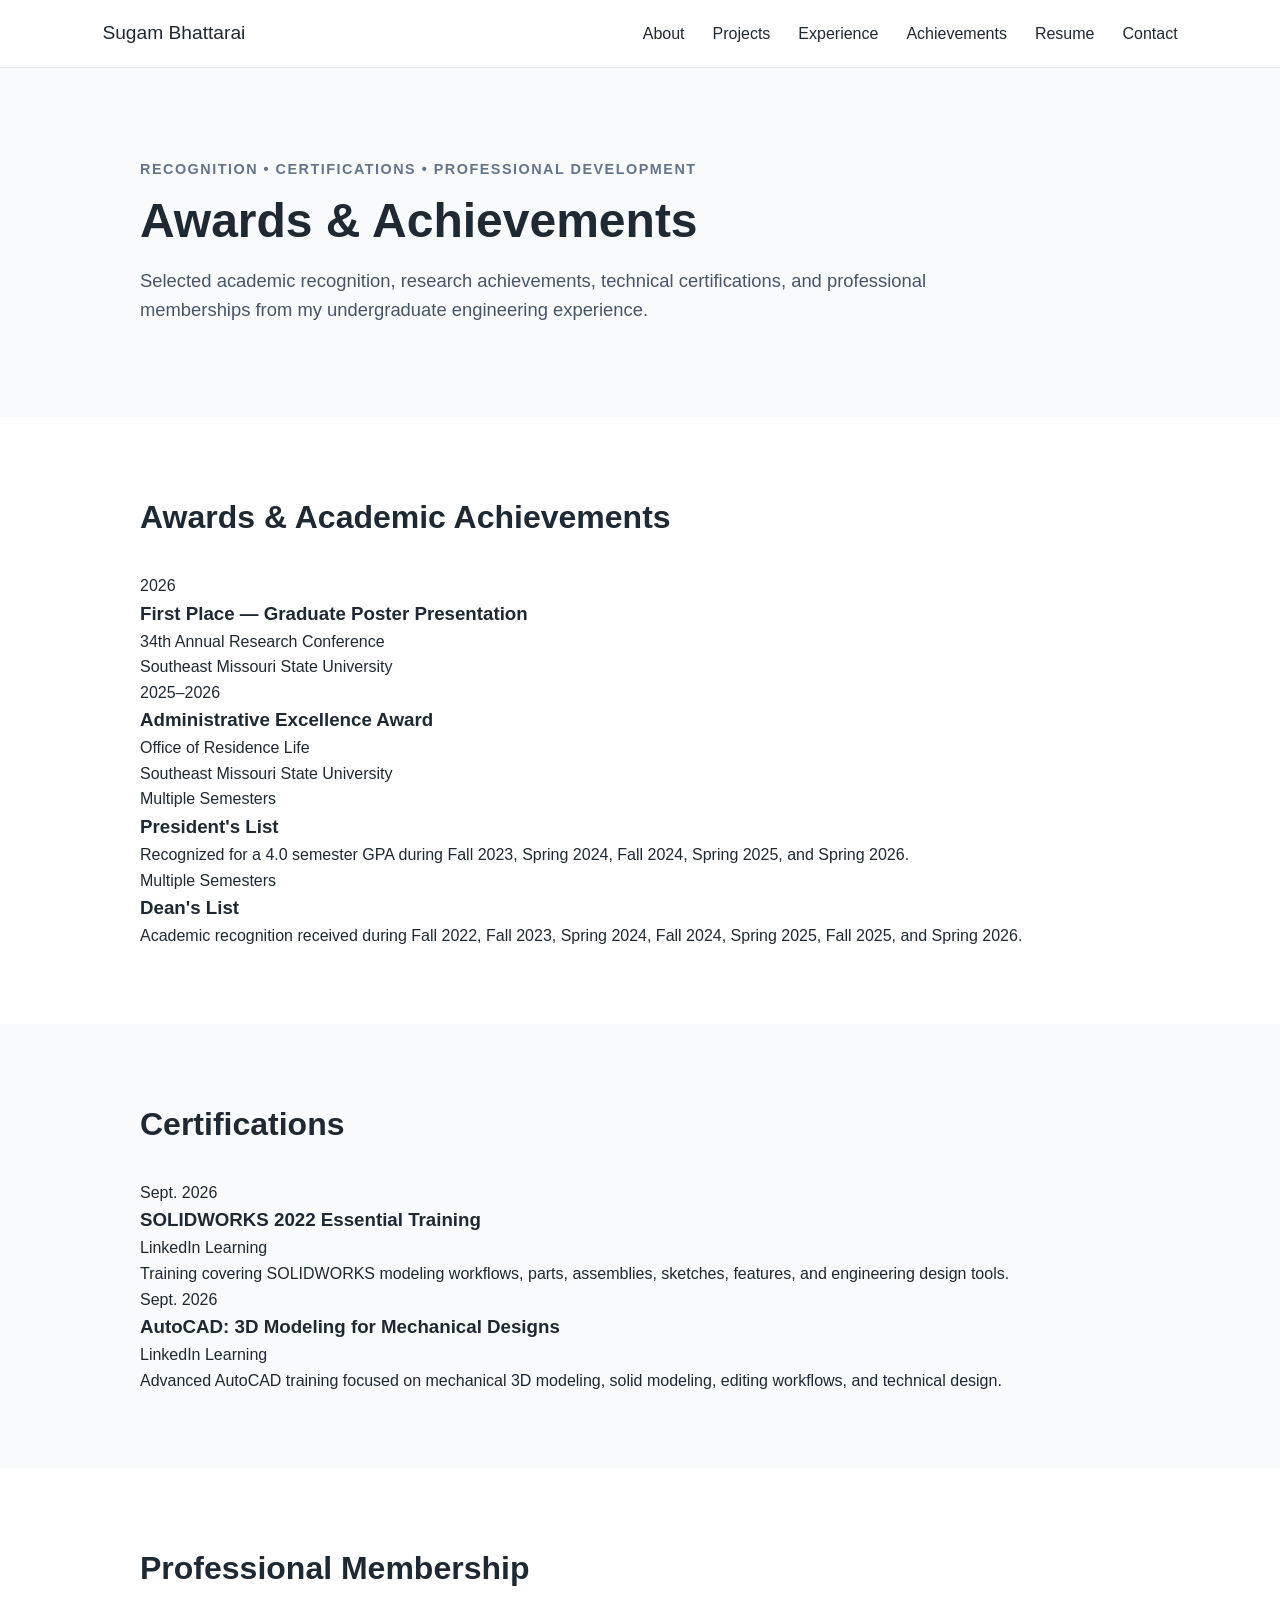
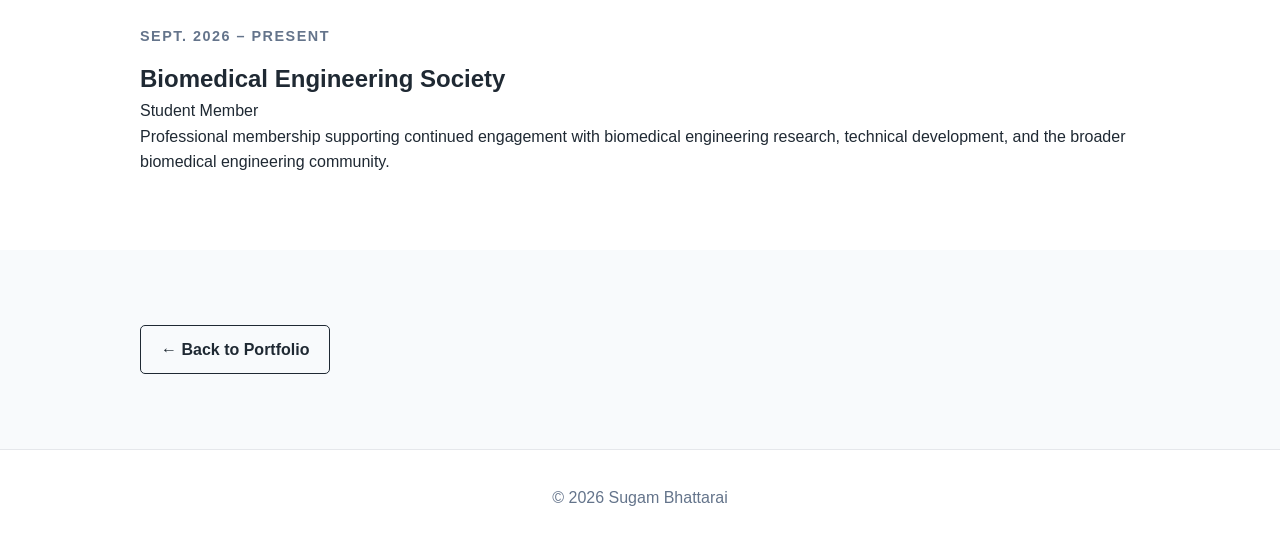
==== achievements.html @ ecb77121 "Create achievements and certifications page" ====
<!DOCTYPE html>
<html lang="en">

<head>

    <meta charset="UTF-8">

    <meta name="viewport"
          content="width=device-width, initial-scale=1.0">

    <meta name="description"
          content="Awards, academic achievements, certifications, and professional membership of Sugam Bhattarai.">

    <title>Achievements | Sugam Bhattarai</title>

    <link rel="stylesheet" href="style.css">

</head>

<body>


<!-- ====================================================== -->
<!-- NAVIGATION -->
<!-- ====================================================== -->

<nav>

    <div class="logo">
        <a href="index.html">Sugam Bhattarai</a>
    </div>

    <ul>
        <li><a href="index.html#about">About</a></li>
        <li><a href="index.html#projects">Projects</a></li>
        <li><a href="index.html#experience">Experience</a></li>
        <li><a href="achievements.html">Achievements</a></li>
        <li><a href="resume.html">Resume</a></li>
        <li><a href="index.html#contact">Contact</a></li>
    </ul>

</nav>


<!-- ====================================================== -->
<!-- HERO -->
<!-- ====================================================== -->

<header class="project-hero">

    <div class="project-container">

        <p class="project-label">
            Recognition • Certifications • Professional Development
        </p>

        <h1>
            Awards & Achievements
        </h1>

        <p class="project-subtitle">
            Selected academic recognition, research achievements,
            technical certifications, and professional memberships
            from my undergraduate engineering experience.
        </p>

    </div>

</header>


<!-- ====================================================== -->
<!-- AWARDS -->
<!-- ====================================================== -->

<section>

    <div class="project-container">

        <h2 class="section-title">
            Awards & Academic Achievements
        </h2>

        <div class="achievement-grid">


            <div class="achievement-card">

                <div class="achievement-year">
                    2026
                </div>

                <h3>
                    First Place — Graduate Poster Presentation
                </h3>

                <p class="achievement-organization">
                    34th Annual Research Conference
                </p>

                <p>
                    Southeast Missouri State University
                </p>

            </div>


            <div class="achievement-card">

                <div class="achievement-year">
                    2025–2026
                </div>

                <h3>
                    Administrative Excellence Award
                </h3>

                <p class="achievement-organization">
                    Office of Residence Life
                </p>

                <p>
                    Southeast Missouri State University
                </p>

            </div>


            <div class="achievement-card">

                <div class="achievement-year">
                    Multiple Semesters
                </div>

                <h3>
                    President's List
                </h3>

                <p>
                    Recognized for a 4.0 semester GPA during
                    Fall 2023, Spring 2024, Fall 2024,
                    Spring 2025, and Spring 2026.
                </p>

            </div>


            <div class="achievement-card">

                <div class="achievement-year">
                    Multiple Semesters
                </div>

                <h3>
                    Dean's List
                </h3>

                <p>
                    Academic recognition received during
                    Fall 2022, Fall 2023, Spring 2024,
                    Fall 2024, Spring 2025, Fall 2025,
                    and Spring 2026.
                </p>

            </div>


        </div>

    </div>

</section>


<!-- ====================================================== -->
<!-- CERTIFICATIONS -->
<!-- ====================================================== -->

<section class="projects">

    <div class="project-container">

        <h2 class="section-title">
            Certifications
        </h2>

        <div class="achievement-grid">


            <div class="achievement-card">

                <div class="achievement-year">
                    Sept. 2026
                </div>

                <h3>
                    SOLIDWORKS 2022 Essential Training
                </h3>

                <p class="achievement-organization">
                    LinkedIn Learning
                </p>

                <p>
                    Training covering SOLIDWORKS modeling workflows,
                    parts, assemblies, sketches, features,
                    and engineering design tools.
                </p>

            </div>


            <div class="achievement-card">

                <div class="achievement-year">
                    Sept. 2026
                </div>

                <h3>
                    AutoCAD: 3D Modeling for Mechanical Designs
                </h3>

                <p class="achievement-organization">
                    LinkedIn Learning
                </p>

                <p>
                    Advanced AutoCAD training focused on
                    mechanical 3D modeling, solid modeling,
                    editing workflows, and technical design.
                </p>

            </div>


        </div>

    </div>

</section>


<!-- ====================================================== -->
<!-- PROFESSIONAL MEMBERSHIP -->
<!-- ====================================================== -->

<section>

    <div class="project-container">

        <h2 class="section-title">
            Professional Membership
        </h2>

        <div class="membership-card">

            <div>

                <p class="project-label">
                    Sept. 2026 – Present
                </p>

                <h2>
                    Biomedical Engineering Society
                </h2>

                <p class="membership-role">
                    Student Member
                </p>

                <p>
                    Professional membership supporting continued
                    engagement with biomedical engineering research,
                    technical development, and the broader
                    biomedical engineering community.
                </p>

            </div>

        </div>

    </div>

</section>


<!-- ====================================================== -->
<!-- BACK -->
<!-- ====================================================== -->

<section class="projects">

    <div class="project-container">

        <a class="button"
           href="index.html">
            ← Back to Portfolio
        </a>

    </div>

</section>


<!-- ====================================================== -->
<!-- FOOTER -->
<!-- ====================================================== -->

<footer>
    © 2026 Sugam Bhattarai
</footer>


</body>

</html>
---- style.css ----
* {
    margin: 0;
    padding: 0;
    box-sizing: border-box;
}

html {
    scroll-behavior: smooth;
}

body {
    font-family: Arial, Helvetica, sans-serif;
    color: #1f2933;
    background: #ffffff;
    line-height: 1.6;
}

/* NAVIGATION */

nav {
    display: flex;
    justify-content: space-between;
    align-items: center;
    padding: 18px 8%;
    border-bottom: 1px solid #e5e7eb;
    background: white;
    position: sticky;
    top: 0;
    z-index: 1000;
}

.logo {
    font-size: 1.2rem;
    font-weight: 700;
}

nav ul {
    display: flex;
    gap: 28px;
    list-style: none;
}

nav a {
    color: #1f2933;
    text-decoration: none;
    font-weight: 500;
}

nav a:hover {
    color: #2563eb;
}

/* HERO */

.hero {
    min-height: 78vh;
    display: flex;
    align-items: center;
    padding: 80px 10%;
    background: #f8fafc;
}

.hero-content {
    max-width: 850px;
}

.hero h1 {
    font-size: 3.6rem;
    margin-bottom: 12px;
}

.hero h2 {
    font-size: 1.55rem;
    font-weight: 500;
    margin-bottom: 22px;
    color: #475569;
}

.hero p {
    font-size: 1.1rem;
    max-width: 720px;
    margin-bottom: 30px;
}

.buttons {
    display: flex;
    gap: 14px;
    flex-wrap: wrap;
}

.button {
    display: inline-block;
    padding: 11px 20px;
    text-decoration: none;
    border: 1px solid #1f2933;
    color: #1f2933;
    border-radius: 5px;
    font-weight: 600;
}

.button.primary {
    background: #1f2933;
    color: white;
}

.button:hover {
    opacity: 0.8;
}

/* GENERAL SECTIONS */

section {
    padding: 75px 10%;
}

.section-title {
    font-size: 2rem;
    margin-bottom: 30px;
}

.about-text {
    max-width: 850px;
    font-size: 1.05rem;
}

/* PROJECTS */

.projects {
    background: #f8fafc;
}

.project-grid {
    display: grid;
    grid-template-columns: repeat(auto-fit, minmax(270px, 1fr));
    gap: 24px;
}

.project-card {
    background: white;
    border: 1px solid #e5e7eb;
    border-radius: 8px;
    padding: 26px;
}

.project-card h3 {
    margin-bottom: 12px;
}

.project-card p {
    color: #475569;
    margin-bottom: 18px;
}

.project-card a {
    color: #2563eb;
    text-decoration: none;
    font-weight: 600;
}

/* EXPERIENCE */

.experience-item {
    margin-bottom: 26px;
}

.experience-item h3 {
    margin-bottom: 3px;
}

.experience-meta {
    color: #64748b;
    margin-bottom: 6px;
}

/* FOOTER */

footer {
    text-align: center;
    padding: 35px;
    border-top: 1px solid #e5e7eb;
    color: #64748b;
}

/* MOBILE */

@media (max-width: 700px) {

    nav ul {
        display: none;
    }

    .hero h1 {
        font-size: 2.5rem;
    }

    .hero {
        min-height: 65vh;
    }
}
/* ====================================================== */
/* PROJECT PAGE */
/* ====================================================== */

.project-hero {
    padding: 90px 10% 70px;
    background: #f8fafc;
    min-height: auto;
}

.project-container {
    max-width: 1000px;
    margin: 0 auto;
}

.project-label {
    text-transform: uppercase;
    letter-spacing: 1.5px;
    font-size: 0.9rem;
    font-weight: 700;
    color: #64748b;
    margin-bottom: 12px;
}

.project-hero h1 {
    font-size: 3rem;
    line-height: 1.15;
    margin-bottom: 18px;
}

.project-subtitle {
    max-width: 800px;
    font-size: 1.15rem;
    color: #475569;
    margin-bottom: 22px;
}

.project-meta {
    display: flex;
    flex-wrap: wrap;
    gap: 12px;
}

.project-meta span {
    border: 1px solid #cbd5e1;
    padding: 7px 12px;
    border-radius: 20px;
    font-size: 0.9rem;
    background: white;
}

.project-list {
    margin-top: 18px;
    padding-left: 22px;
}

.project-list li {
    margin-bottom: 8px;
}

.gallery-placeholder {
    margin-top: 25px;
    min-height: 280px;
    border: 2px dashed #cbd5e1;
    border-radius: 8px;
    display: flex;
    align-items: center;
    justify-content: center;
    color: #64748b;
    background: #f8fafc;
}

.skill-tags {
    display: flex;
    flex-wrap: wrap;
    gap: 10px;
}

.skill-tags span {
    padding: 8px 13px;
    border: 1px solid #cbd5e1;
    border-radius: 20px;
    background: white;
    font-size: 0.9rem;
}

.logo a {
    color: inherit;
    text-decoration: none;
}

@media (max-width: 700px) {

    .project-hero h1 {
        font-size: 2.2rem;
    }

    .project-hero {
        padding-top: 60px;
    }
}
/* ====================================================== */
/* PROJECT IMAGE GALLERY FIX */
/* ====================================================== */

.featured-drawing,
.drawing-card {
    width: 100%;
    max-width: 100%;
    overflow: hidden;
}

.featured-drawing a,
.drawing-card a {
    display: block;
    width: 100%;
}

.featured-drawing img,
.drawing-card img {
    display: block;
    width: 100%;
    max-width: 100%;
    height: auto;
    object-fit: contain;
}

.drawing-grid {
    display: grid;
    grid-template-columns: repeat(2, minmax(0, 1fr));
    gap: 24px;
    width: 100%;
}

@media (max-width: 800px) {
    .drawing-grid {
        grid-template-columns: 1fr;
    }
}
/* ====================================================== */
/* DAQ PROJECT PAGE */
/* ====================================================== */

.flow-grid,
.result-grid {
    display: grid;
    grid-template-columns: repeat(auto-fit, minmax(220px, 1fr));
    gap: 24px;
}

.flow-card,
.result-card {
    background: #ffffff;
    border: 1px solid #e2e8f0;
    border-radius: 10px;
    padding: 22px;
}

.flow-card h3,
.result-card h3 {
    margin-bottom: 10px;
}

.flow-card p,
.result-card p {
    color: #64748b;
}
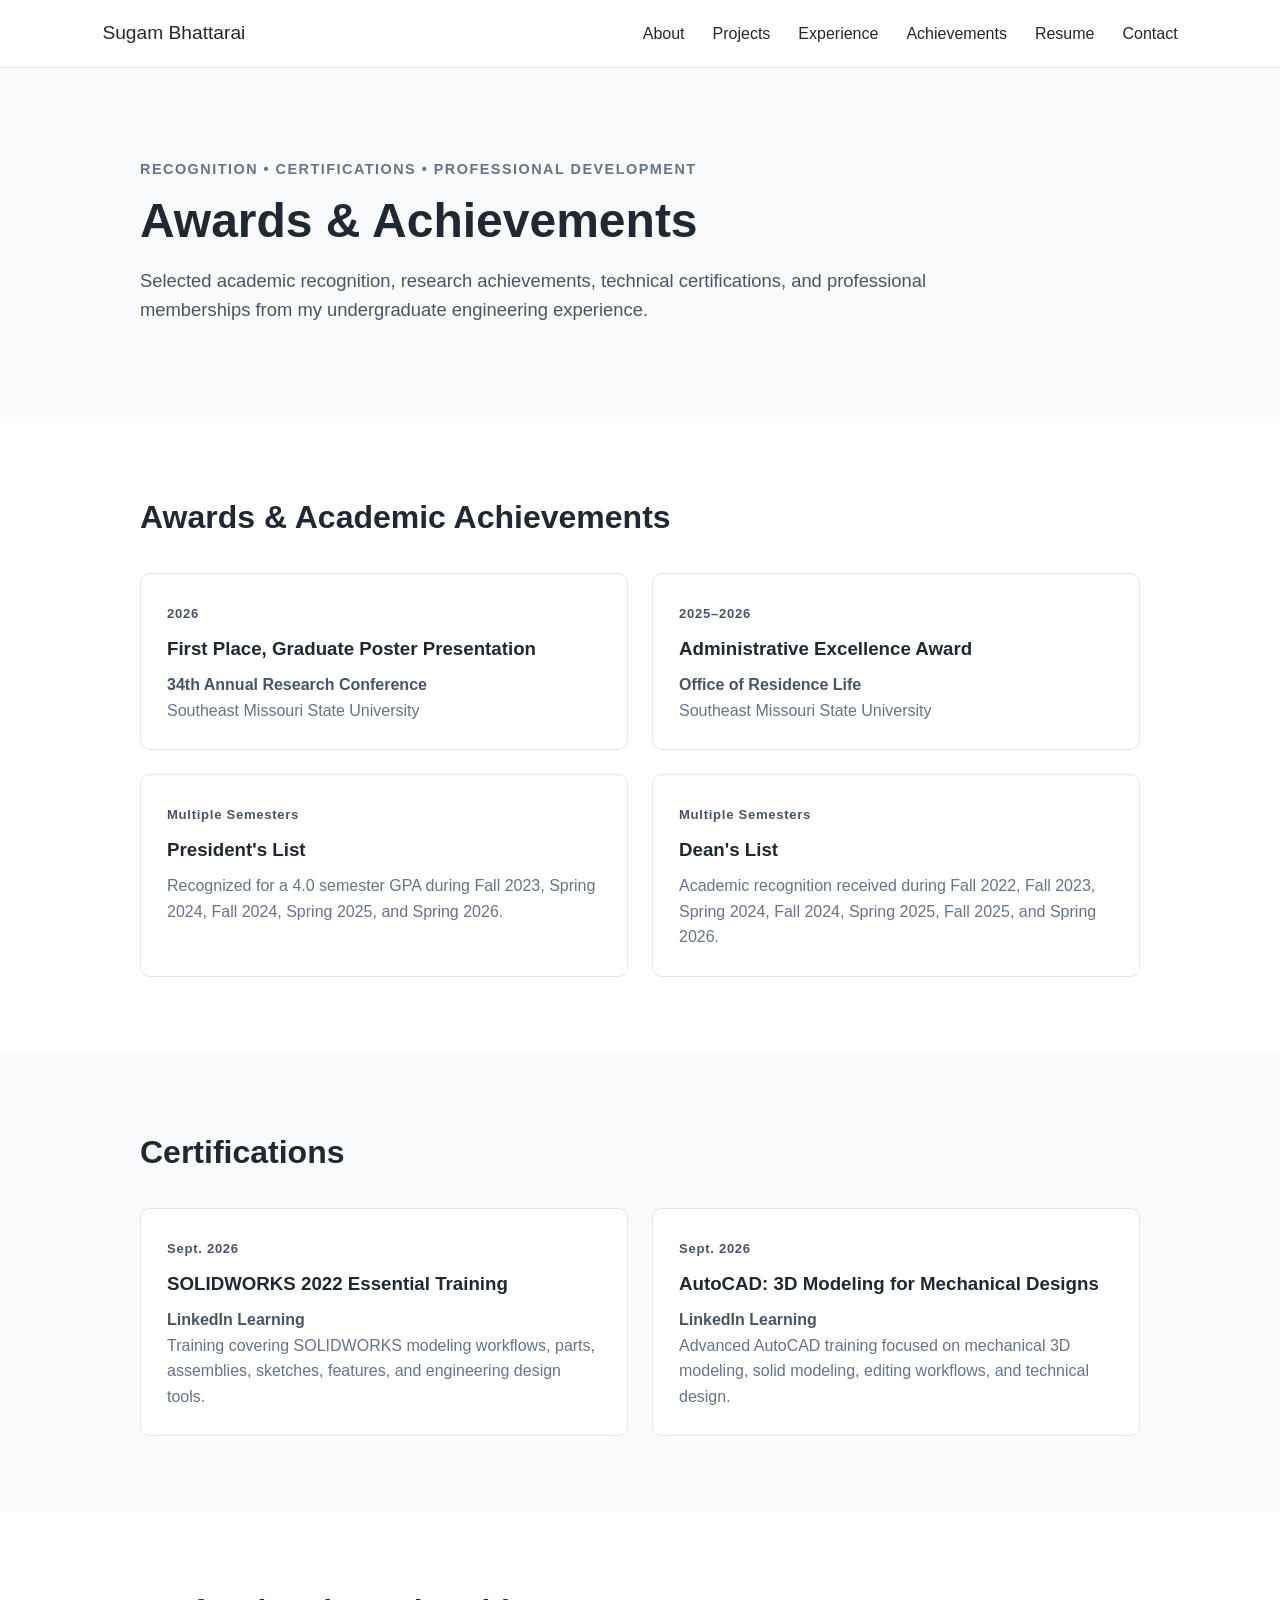
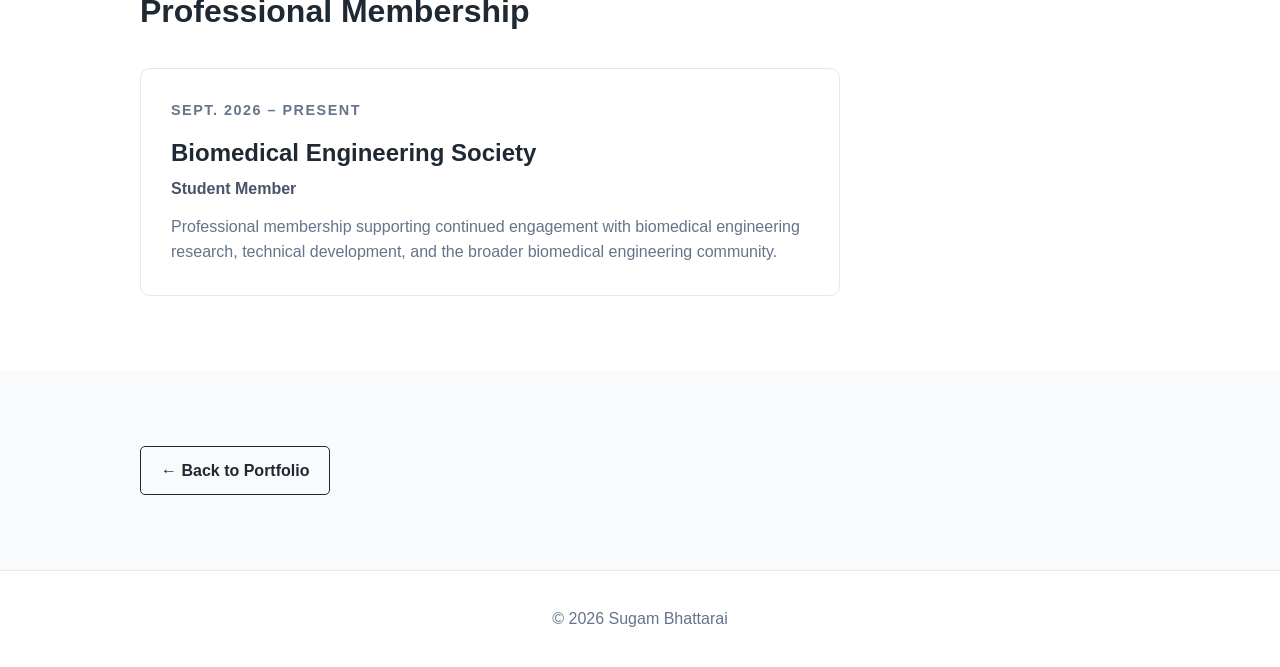
==== commit 64d2fc50: "Update achievement title formatting" ====
--- a/achievements.html
+++ b/achievements.html
@@ -91,7 +91,7 @@
                 </div>
 
                 <h3>
-                    First Place — Graduate Poster Presentation
+                    First Place, Graduate Poster Presentation
                 </h3>
 
                 <p class="achievement-organization">
--- a/style.css
+++ b/style.css
@@ -364,3 +364,71 @@
 .result-card p {
     color: #64748b;
 }
+/* ====================================================== */
+/* ACHIEVEMENTS PAGE */
+/* ====================================================== */
+
+.achievement-grid {
+    display: grid;
+    grid-template-columns: repeat(2, minmax(0, 1fr));
+    gap: 24px;
+}
+
+.achievement-card {
+    background: #ffffff;
+    border: 1px solid #e2e8f0;
+    border-radius: 10px;
+    padding: 26px;
+}
+
+.achievement-card h3 {
+    margin-bottom: 8px;
+}
+
+.achievement-card p {
+    color: #64748b;
+}
+
+.achievement-year {
+    display: inline-block;
+    font-size: 0.82rem;
+    font-weight: 700;
+    letter-spacing: 0.7px;
+    color: #475569;
+    margin-bottom: 10px;
+}
+
+.achievement-organization {
+    font-weight: 600;
+    color: #475569 !important;
+}
+
+.membership-card {
+    background: #ffffff;
+    border: 1px solid #e2e8f0;
+    border-radius: 10px;
+    padding: 30px;
+    max-width: 700px;
+}
+
+.membership-card h2 {
+    margin-bottom: 4px;
+}
+
+.membership-role {
+    font-weight: 600;
+    color: #475569;
+    margin-bottom: 12px;
+}
+
+.membership-card p:last-child {
+    color: #64748b;
+}
+
+@media (max-width: 800px) {
+
+    .achievement-grid {
+        grid-template-columns: 1fr;
+    }
+
+}
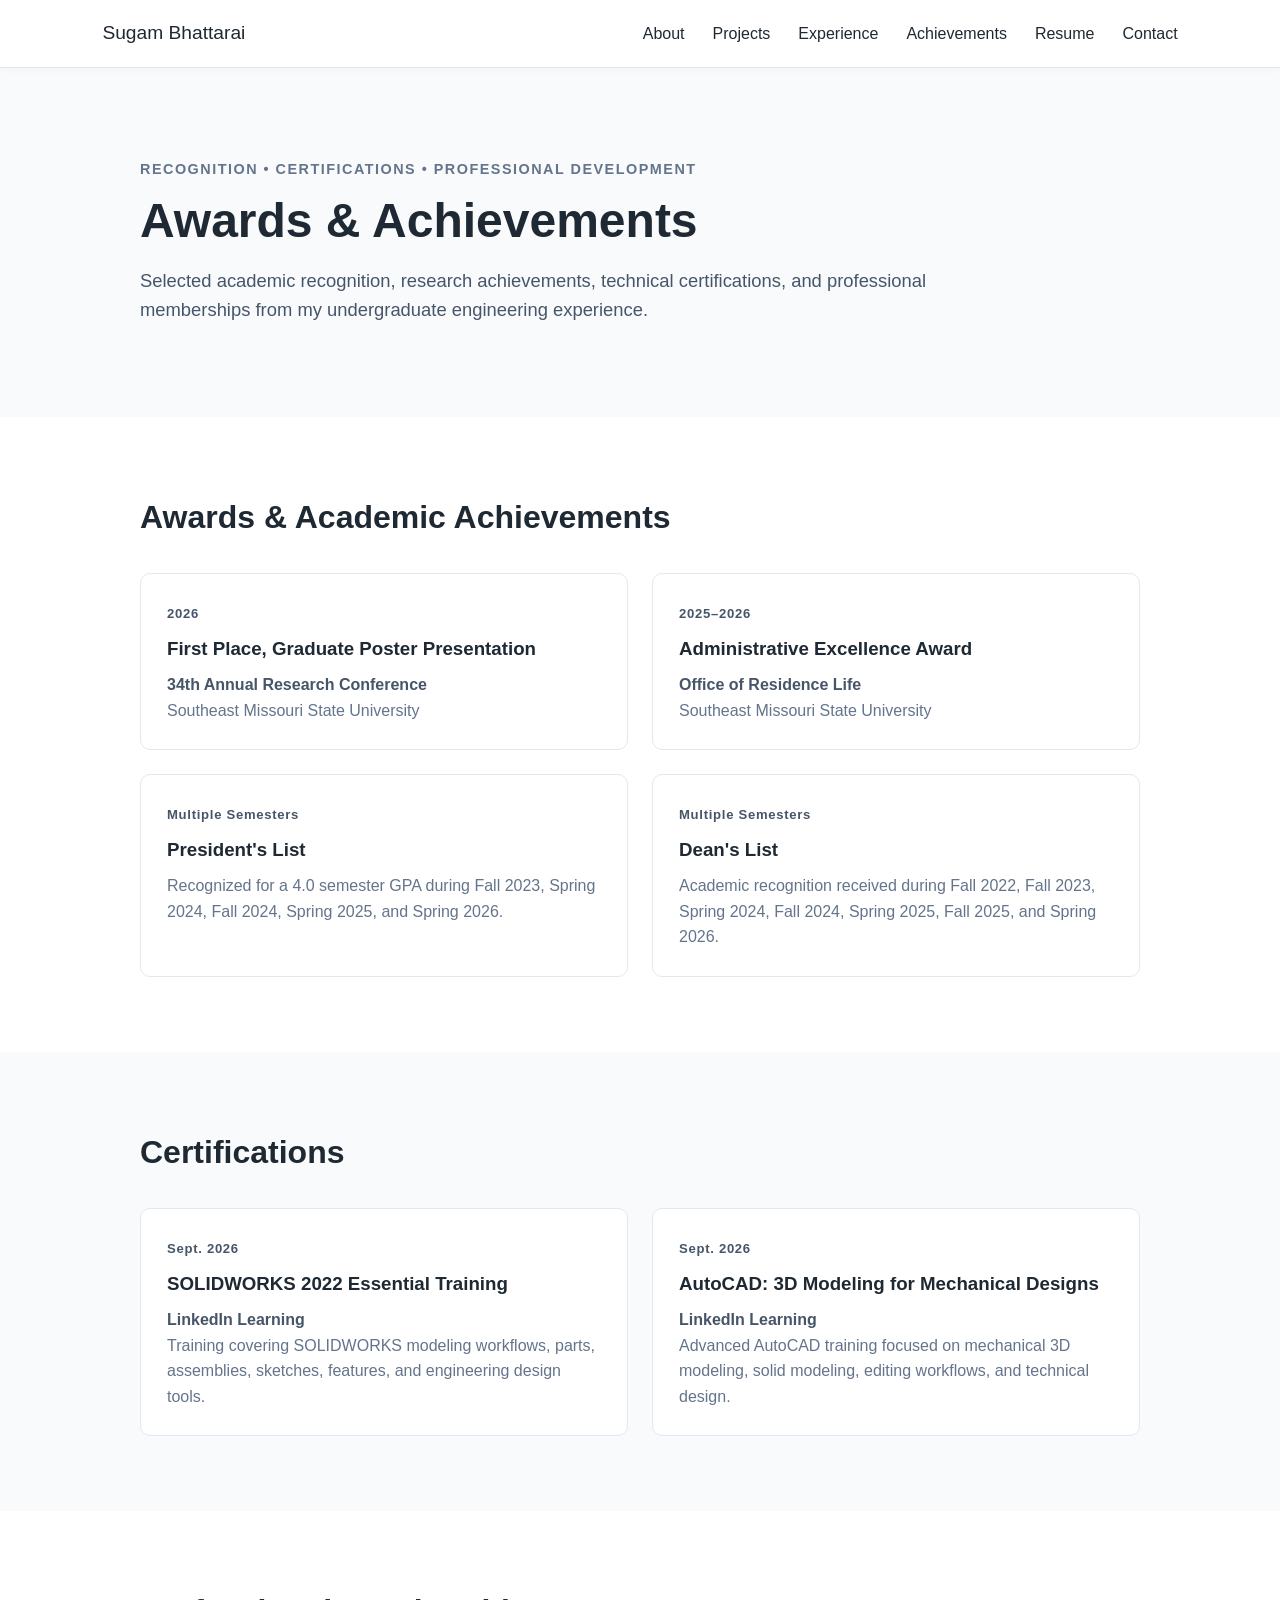
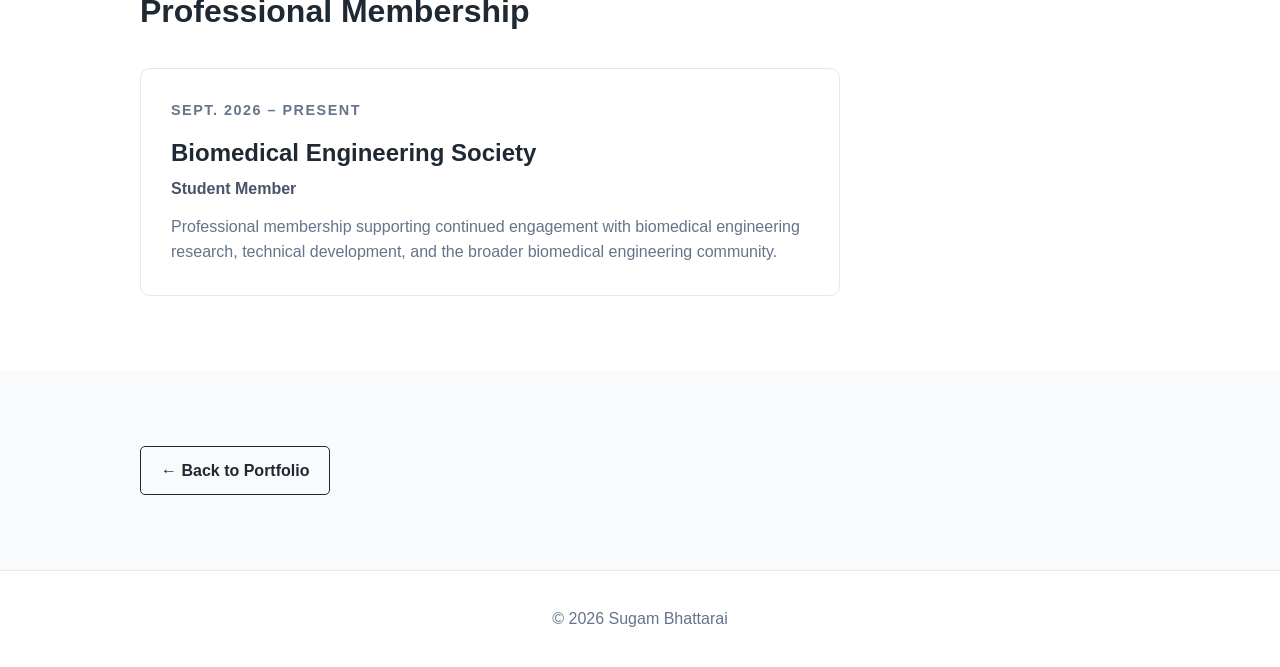
==== commit 395d9f41: "Update link for Experience section in achievements.html" ====
--- a/achievements.html
+++ b/achievements.html
@@ -33,7 +33,7 @@
     <ul>
         <li><a href="index.html#about">About</a></li>
         <li><a href="index.html#projects">Projects</a></li>
-        <li><a href="index.html#experience">Experience</a></li>
+        <li><a href="experience.html">Experience</a></li>
         <li><a href="achievements.html">Achievements</a></li>
         <li><a href="resume.html">Resume</a></li>
         <li><a href="index.html#contact">Contact</a></li>
--- a/style.css
+++ b/style.css
@@ -432,3 +432,173 @@
     }
 
 }
+/* ====================================================== */
+/* EXPERIENCE PAGE */
+/* ====================================================== */
+
+.experience-detail {
+    background: #ffffff;
+    border: 1px solid #e2e8f0;
+    border-radius: 10px;
+    padding: 28px;
+    margin-bottom: 26px;
+}
+
+.experience-header {
+    display: flex;
+    justify-content: space-between;
+    align-items: flex-start;
+    gap: 25px;
+    margin-bottom: 16px;
+}
+
+.experience-header h2 {
+    margin-bottom: 3px;
+    font-size: 1.35rem;
+}
+
+.experience-organization {
+    font-weight: 600;
+    color: #475569;
+}
+
+.experience-location {
+    color: #64748b;
+    font-size: 0.95rem;
+}
+
+.experience-date {
+    white-space: nowrap;
+    font-weight: 600;
+    color: #475569;
+}
+
+.experience-list {
+    padding-left: 22px;
+    margin-bottom: 18px;
+}
+
+.experience-list li {
+    margin-bottom: 7px;
+    color: #475569;
+}
+
+@media (max-width: 700px) {
+
+    .experience-header {
+        flex-direction: column;
+        gap: 6px;
+    }
+
+    .experience-date {
+        white-space: normal;
+    }
+
+}
+/* ====================================================== */
+/* HOMEPAGE POLISH */
+/* ====================================================== */
+
+
+/* PROJECT CARDS */
+
+.project-card {
+    display: flex;
+    flex-direction: column;
+    transition: transform 0.2s ease,
+                box-shadow 0.2s ease;
+}
+
+.project-card:hover {
+    transform: translateY(-4px);
+    box-shadow: 0 10px 24px rgba(15, 23, 42, 0.08);
+}
+
+
+/* PROJECT THUMBNAILS */
+
+.project-thumbnail-link {
+    display: block;
+    margin: -26px -26px 22px;
+    overflow: hidden;
+    border-radius: 8px 8px 0 0;
+}
+
+.project-thumbnail {
+    display: block;
+    width: 100%;
+    height: 210px;
+    object-fit: cover;
+    background: #f8fafc;
+    transition: transform 0.25s ease;
+}
+
+.project-thumbnail-link:hover .project-thumbnail {
+    transform: scale(1.025);
+}
+
+
+/* PROJECT LINKS */
+
+.project-link {
+    margin-top: auto;
+}
+
+
+/* EXPERIENCE CTA */
+
+.section-action {
+    margin-top: 28px;
+}
+
+
+/* NAVIGATION POLISH */
+
+nav {
+    box-shadow: 0 1px 8px rgba(15, 23, 42, 0.04);
+}
+
+
+/* MOBILE NAVIGATION */
+
+@media (max-width: 700px) {
+
+    nav {
+        flex-direction: column;
+        align-items: center;
+        gap: 12px;
+        padding: 14px 5%;
+    }
+
+    nav ul {
+        display: flex;
+        flex-wrap: wrap;
+        justify-content: center;
+        gap: 10px 18px;
+    }
+
+    nav a {
+        font-size: 0.9rem;
+    }
+
+    .hero {
+        padding-left: 7%;
+        padding-right: 7%;
+    }
+
+    section {
+        padding-left: 7%;
+        padding-right: 7%;
+    }
+
+    .project-thumbnail {
+        height: 190px;
+    }
+
+}
+.project-thumbnail {
+    border-bottom: 1px solid #e5e7eb;
+}
+.project-thumbnail-link {
+    margin-bottom: 18px;
+}
